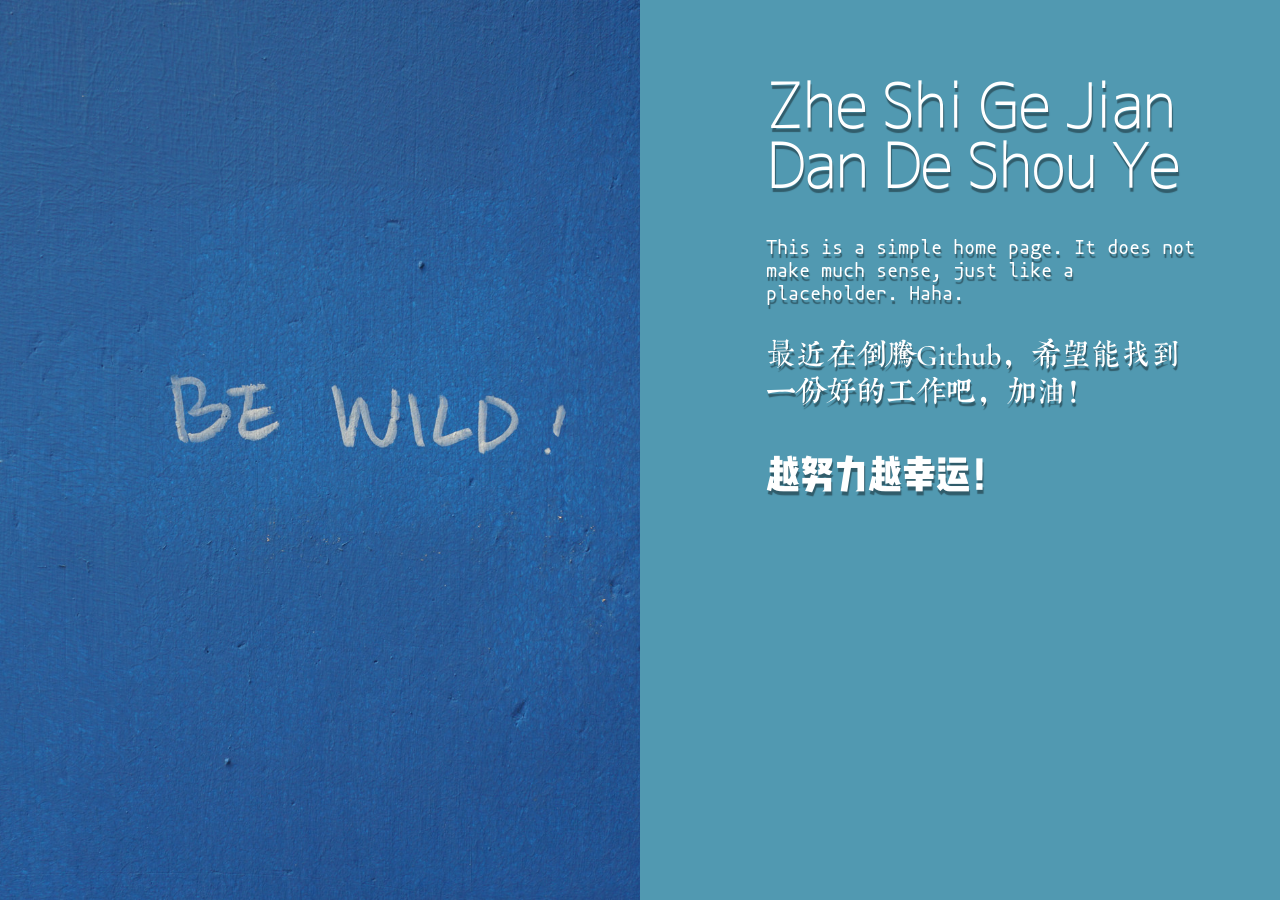
==== index.html @ 30401fc2 "one" ====
<!DOCTYPE html>
<html lang="en">
<head>
    <meta charset="UTF-8">
    <title>： )</title>
    <link rel="icon" href="images/favicon.ico">
    <link href="styles/main.css" rel="stylesheet" />
    <link href="https://afeld.github.io/emoji-css/emoji.css" rel="stylesheet">
</head>
<body>
<header>
    <div class="container-right">
        <h1>Zhe Shi Ge Jian Dan De Shou Ye</h1>
        <p class="p1">This is a simple home page. It does not make much sense, just like a placeholder. Haha.</p>
        <p class="p2">最近在倒腾Github，希望能找到一份好的工作吧，加油！</p>
        <p class="p3">越努力越幸运！</p>
        <p>
            <i class="em em-octocat"></i>
            <i class="em em---1"></i>
            <i class="em em-basketball"></i>
            <i class="em em-bulb"></i>
            <i class="em em-cherry_blossom"></i>
            <i class="em em-confused"></i>
            <i class="em em-confetti_ball"></i>
            <i class="em em-gift_heart"></i>
            <i class="em em-grapes"></i>
            <i class="em em-grin"></i>
            <i class="em em-imp"></i>
            <i class="em em-kissing_closed_eyes"></i>
            <i class="em em-neutral_face"></i>
            <i class="em em-new_moon_with_face"></i>
            <i class="em em-cn"></i>
            <i class="em em-pray"></i>
            <i class="em em-sparkling_heart"></i>
            <i class="em em-tada"></i>
            <i class="em em-video_game"></i>
            <i class="em em-watermelon"></i>
        </p>
    </div>
    <div class="container-left"></div>
</header>
<script src="scripts/jquery-3.1.1.min.js"></script>
</body>
</html>
---- styles/main.css ----
@font-face {
    font-family: "Line";
    src: url("../fonts/Line.ttf");
}
@font-face {
    font-family: "Mononoki";
    src: url("../fonts/Mononoki.ttf");
}
@font-face {
    font-family: "KeBen";
    src: url("../fonts/KeBen.otf");
}
@font-face {
    font-family: "XinQN";
    src: url("../fonts/XinQingNian.otf");
}
body{
    background-color: #5199b1;
}
.container-right{
    color: white;
    width: 34%;
    margin-left: 60%;
    margin-top: 6%;
    text-shadow: 1px 4px 1px rgba(0,0,0,0.4);
}
.container-right h1{
    font-family: Line;
    font-size: 60px;
}
.p1{
    font-family: Mononoki;
    font-size: 20px;
}
.p2{
    font-family: KeBen;
    font-size: 30px;
}
.p3{
    font-family: XinQN;
    font-size: 40px;
}
.container-left{
    background-image: url("../images/23.jpg");
    left: 0;
    position: absolute;
    width: 50%;
    top: 0;
    bottom: 0;
    background-repeat: no-repeat;
    background-position: center;
    background-size: cover;
}
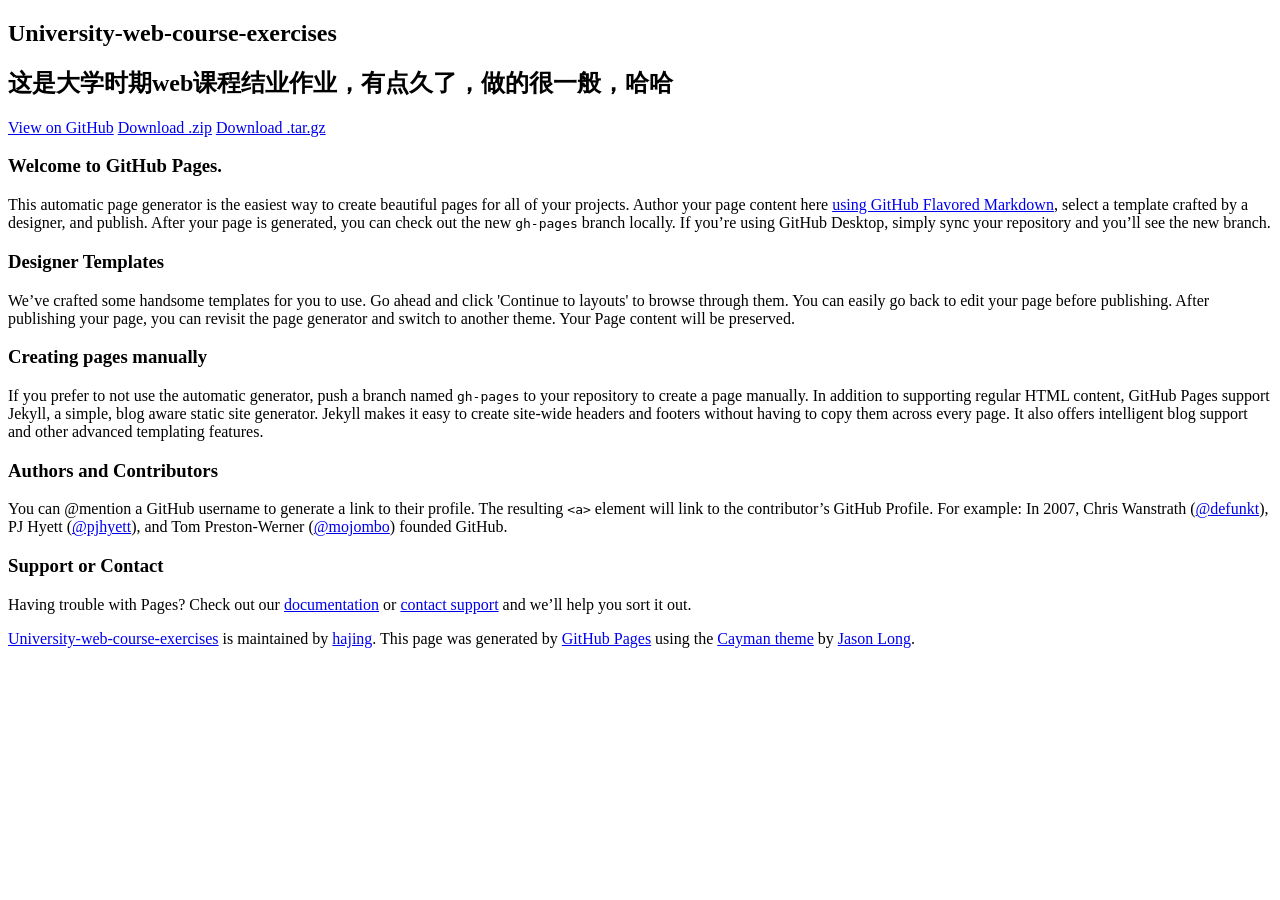
==== commit ba29b880: "Create gh-pages branch via GitHub" ====
--- a/index.html
+++ b/index.html
@@ -1,44 +1,57 @@
 <!DOCTYPE html>
-<html lang="en">
-<head>
+<html lang="en-us">
+  <head>
     <meta charset="UTF-8">
-    <title>： )</title>
-    <link rel="icon" href="images/favicon.ico">
-    <link href="styles/main.css" rel="stylesheet" />
-    <link href="https://afeld.github.io/emoji-css/emoji.css" rel="stylesheet">
-</head>
-<body>
-<header>
-    <div class="container-right">
-        <h1>Zhe Shi Ge Jian Dan De Shou Ye</h1>
-        <p class="p1">This is a simple home page. It does not make much sense, just like a placeholder. Haha.</p>
-        <p class="p2">最近在倒腾Github，希望能找到一份好的工作吧，加油！</p>
-        <p class="p3">越努力越幸运！</p>
-        <p>
-            <i class="em em-octocat"></i>
-            <i class="em em---1"></i>
-            <i class="em em-basketball"></i>
-            <i class="em em-bulb"></i>
-            <i class="em em-cherry_blossom"></i>
-            <i class="em em-confused"></i>
-            <i class="em em-confetti_ball"></i>
-            <i class="em em-gift_heart"></i>
-            <i class="em em-grapes"></i>
-            <i class="em em-grin"></i>
-            <i class="em em-imp"></i>
-            <i class="em em-kissing_closed_eyes"></i>
-            <i class="em em-neutral_face"></i>
-            <i class="em em-new_moon_with_face"></i>
-            <i class="em em-cn"></i>
-            <i class="em em-pray"></i>
-            <i class="em em-sparkling_heart"></i>
-            <i class="em em-tada"></i>
-            <i class="em em-video_game"></i>
-            <i class="em em-watermelon"></i>
-        </p>
-    </div>
-    <div class="container-left"></div>
-</header>
-<script src="scripts/jquery-3.1.1.min.js"></script>
-</body>
-</html>+    <title>University-web-course-exercises by hajing</title>
+    <meta name="viewport" content="width=device-width, initial-scale=1">
+    <link rel="stylesheet" type="text/css" href="stylesheets/normalize.css" media="screen">
+    <link href='https://fonts.googleapis.com/css?family=Open+Sans:400,700' rel='stylesheet' type='text/css'>
+    <link rel="stylesheet" type="text/css" href="stylesheets/stylesheet.css" media="screen">
+    <link rel="stylesheet" type="text/css" href="stylesheets/github-light.css" media="screen">
+  </head>
+  <body>
+    <section class="page-header">
+      <h1 class="project-name">University-web-course-exercises</h1>
+      <h2 class="project-tagline">这是大学时期web课程结业作业，有点久了，做的很一般，哈哈</h2>
+      <a href="https://github.com/hajing/University-Web-course-exercises" class="btn">View on GitHub</a>
+      <a href="https://github.com/hajing/University-Web-course-exercises/zipball/master" class="btn">Download .zip</a>
+      <a href="https://github.com/hajing/University-Web-course-exercises/tarball/master" class="btn">Download .tar.gz</a>
+    </section>
+
+    <section class="main-content">
+      <h3>
+<a id="welcome-to-github-pages" class="anchor" href="#welcome-to-github-pages" aria-hidden="true"><span aria-hidden="true" class="octicon octicon-link"></span></a>Welcome to GitHub Pages.</h3>
+
+<p>This automatic page generator is the easiest way to create beautiful pages for all of your projects. Author your page content here <a href="https://guides.github.com/features/mastering-markdown/">using GitHub Flavored Markdown</a>, select a template crafted by a designer, and publish. After your page is generated, you can check out the new <code>gh-pages</code> branch locally. If you’re using GitHub Desktop, simply sync your repository and you’ll see the new branch.</p>
+
+<h3>
+<a id="designer-templates" class="anchor" href="#designer-templates" aria-hidden="true"><span aria-hidden="true" class="octicon octicon-link"></span></a>Designer Templates</h3>
+
+<p>We’ve crafted some handsome templates for you to use. Go ahead and click 'Continue to layouts' to browse through them. You can easily go back to edit your page before publishing. After publishing your page, you can revisit the page generator and switch to another theme. Your Page content will be preserved.</p>
+
+<h3>
+<a id="creating-pages-manually" class="anchor" href="#creating-pages-manually" aria-hidden="true"><span aria-hidden="true" class="octicon octicon-link"></span></a>Creating pages manually</h3>
+
+<p>If you prefer to not use the automatic generator, push a branch named <code>gh-pages</code> to your repository to create a page manually. In addition to supporting regular HTML content, GitHub Pages support Jekyll, a simple, blog aware static site generator. Jekyll makes it easy to create site-wide headers and footers without having to copy them across every page. It also offers intelligent blog support and other advanced templating features.</p>
+
+<h3>
+<a id="authors-and-contributors" class="anchor" href="#authors-and-contributors" aria-hidden="true"><span aria-hidden="true" class="octicon octicon-link"></span></a>Authors and Contributors</h3>
+
+<p>You can @mention a GitHub username to generate a link to their profile. The resulting <code>&lt;a&gt;</code> element will link to the contributor’s GitHub Profile. For example: In 2007, Chris Wanstrath (<a href="https://github.com/defunkt" class="user-mention">@defunkt</a>), PJ Hyett (<a href="https://github.com/pjhyett" class="user-mention">@pjhyett</a>), and Tom Preston-Werner (<a href="https://github.com/mojombo" class="user-mention">@mojombo</a>) founded GitHub.</p>
+
+<h3>
+<a id="support-or-contact" class="anchor" href="#support-or-contact" aria-hidden="true"><span aria-hidden="true" class="octicon octicon-link"></span></a>Support or Contact</h3>
+
+<p>Having trouble with Pages? Check out our <a href="https://help.github.com/pages">documentation</a> or <a href="https://github.com/contact">contact support</a> and we’ll help you sort it out.</p>
+
+      <footer class="site-footer">
+        <span class="site-footer-owner"><a href="https://github.com/hajing/University-Web-course-exercises">University-web-course-exercises</a> is maintained by <a href="https://github.com/hajing">hajing</a>.</span>
+
+        <span class="site-footer-credits">This page was generated by <a href="https://pages.github.com">GitHub Pages</a> using the <a href="https://github.com/jasonlong/cayman-theme">Cayman theme</a> by <a href="https://twitter.com/jasonlong">Jason Long</a>.</span>
+      </footer>
+
+    </section>
+
+  
+  </body>
+</html>
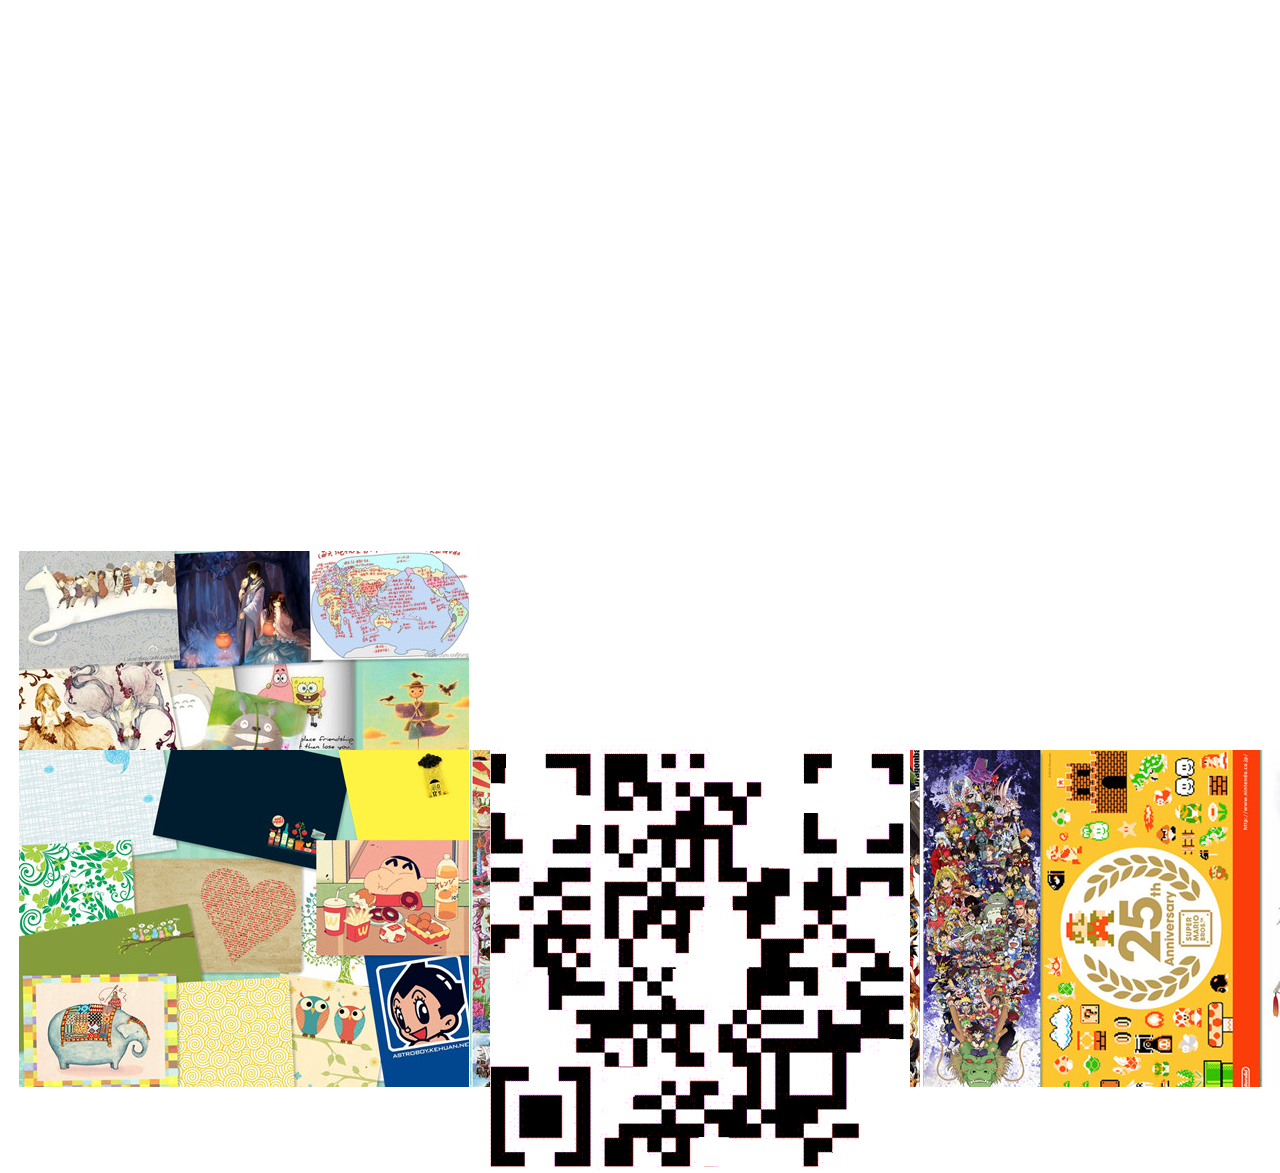
==== commit 67c9ffc2: "two" ====
--- a/index.html
+++ b/index.html
@@ -1,57 +1,300 @@
-<!DOCTYPE html>
-<html lang="en-us">
-  <head>
-    <meta charset="UTF-8">
-    <title>University-web-course-exercises by hajing</title>
-    <meta name="viewport" content="width=device-width, initial-scale=1">
-    <link rel="stylesheet" type="text/css" href="stylesheets/normalize.css" media="screen">
-    <link href='https://fonts.googleapis.com/css?family=Open+Sans:400,700' rel='stylesheet' type='text/css'>
-    <link rel="stylesheet" type="text/css" href="stylesheets/stylesheet.css" media="screen">
-    <link rel="stylesheet" type="text/css" href="stylesheets/github-light.css" media="screen">
-  </head>
-  <body>
-    <section class="page-header">
-      <h1 class="project-name">University-web-course-exercises</h1>
-      <h2 class="project-tagline">这是大学时期web课程结业作业，有点久了，做的很一般，哈哈</h2>
-      <a href="https://github.com/hajing/University-Web-course-exercises" class="btn">View on GitHub</a>
-      <a href="https://github.com/hajing/University-Web-course-exercises/zipball/master" class="btn">Download .zip</a>
-      <a href="https://github.com/hajing/University-Web-course-exercises/tarball/master" class="btn">Download .tar.gz</a>
-    </section>
+<!DOCTYPE html PUBLIC "-//W3C//DTD XHTML 1.0 Transitional//EN" "http://www.w3.org/TR/xhtml1/DTD/xhtml1-transitional.dtd">
+<html xmlns="http://www.w3.org/1999/xhtml">
+<head>
+<meta http-equiv="Content-Type" content="text/html; charset=utf-8" />
+<title>my</title>
+<style type="text/css">
+<!--
+#apDiv1 {
+	position:absolute;
+	width:200px;
+	height:115px;
+	z-index:1;
+	left: 13px;
+	top: 15px;
+}
+#apDiv2 {
+	position:absolute;
+	width:200px;
+	height:115px;
+	z-index:2;
+	left: 470px;
+	top: 15px;
+}
+#apDiv3 {
+	position:absolute;
+	width:200px;
+	height:115px;
+	z-index:3;
+	left: 923px;
+	top: 16px;
+}
+#apDiv4 {
+	position:absolute;
+	width:200px;
+	height:115px;
+	z-index:4;
+	left: 85px;
+	top: 429px;
+}
+#apDiv5 {
+	position:absolute;
+	width:200px;
+	height:115px;
+	z-index:5;
+	left: 471px;
+	top: 353px;
+}
+#apDiv6 {
+	position:absolute;
+	width:200px;
+	height:115px;
+	z-index:6;
+	left: 923px;
+	top: 353px;
+}
+#apDiv7 {
+	position:absolute;
+	width:200px;
+	height:115px;
+	z-index:7;
+	left: 489px;
+	top: 162px;
+}
+-->
+</style>
+<script type="text/javascript">
+<!--
+function MM_timelinePlay(tmLnName, myID) { //v1.2
+  //Copyright 1998, 1999, 2000, 2001, 2002, 2003, 2004 Macromedia, Inc. All rights reserved.
+  var i,j,tmLn,props,keyFrm,sprite,numKeyFr,firstKeyFr,propNum,theObj,firstTime=false;
+  if (document.MM_Time == null) MM_initTimelines(); //if *very* 1st time
+  tmLn = document.MM_Time[tmLnName];
+  if (myID == null) { myID = ++tmLn.ID; firstTime=true;}//if new call, incr ID
+  if (myID == tmLn.ID) { //if Im newest
+    setTimeout('MM_timelinePlay("'+tmLnName+'",'+myID+')',tmLn.delay);
+    fNew = ++tmLn.curFrame;
+    for (i=0; i<tmLn.length; i++) {
+      sprite = tmLn[i];
+      if (sprite.charAt(0) == 's') {
+        if (sprite.obj) {
+          numKeyFr = sprite.keyFrames.length; firstKeyFr = sprite.keyFrames[0];
+          if (fNew >= firstKeyFr && fNew <= sprite.keyFrames[numKeyFr-1]) {//in range
+            keyFrm=1;
+            for (j=0; j<sprite.values.length; j++) {
+              props = sprite.values[j];
+              if (numKeyFr != props.length) {
+                if (props.prop2 == null) sprite.obj[props.prop] = props[fNew-firstKeyFr];
+                else        sprite.obj[props.prop2][props.prop] = props[fNew-firstKeyFr];
+              } else {
+                while (keyFrm<numKeyFr && fNew>=sprite.keyFrames[keyFrm]) keyFrm++;
+                if (firstTime || fNew==sprite.keyFrames[keyFrm-1]) {
+                  if (props.prop2 == null) sprite.obj[props.prop] = props[keyFrm-1];
+                  else        sprite.obj[props.prop2][props.prop] = props[keyFrm-1];
+        } } } } }
+      } else if (sprite.charAt(0)=='b' && fNew == sprite.frame) eval(sprite.value);
+      if (fNew > tmLn.lastFrame) tmLn.ID = 0;
+  } }
+}
 
-    <section class="main-content">
-      <h3>
-<a id="welcome-to-github-pages" class="anchor" href="#welcome-to-github-pages" aria-hidden="true"><span aria-hidden="true" class="octicon octicon-link"></span></a>Welcome to GitHub Pages.</h3>
+function MM_initTimelines() { //v4.0
+    //MM_initTimelines() Copyright 1997 Macromedia, Inc. All rights reserved.
+    var ns = navigator.appName == "Netscape";
+    var ns4 = (ns && parseInt(navigator.appVersion) == 4);
+    var ns5 = (ns && parseInt(navigator.appVersion) > 4);
+    var macIE5 = (navigator.platform ? (navigator.platform == "MacPPC") : false) && (navigator.appName == "Microsoft Internet Explorer") && (parseInt(navigator.appVersion) >= 4);
+    document.MM_Time = new Array(1);
+    document.MM_Time[0] = new Array(7);
+    document.MM_Time["Timeline1"] = document.MM_Time[0];
+    document.MM_Time[0].MM_Name = "Timeline1";
+    document.MM_Time[0].fps = 15;
+    document.MM_Time[0][0] = new String("sprite");
+    document.MM_Time[0][0].slot = 1;
+    if (ns4)
+        document.MM_Time[0][0].obj = document["apDiv1"];
+    else if (ns5)
+        document.MM_Time[0][0].obj = document.getElementById("apDiv1");
+    else
+        document.MM_Time[0][0].obj = document.all ? document.all["apDiv1"] : null;
+    document.MM_Time[0][0].keyFrames = new Array(1, 60);
+    document.MM_Time[0][0].values = new Array(2);
+    if (ns5 || macIE5)
+        document.MM_Time[0][0].values[0] = new Array("19px", "19px", "19px", "19px", "19px", "19px", "19px", "19px", "19px", "19px", "19px", "19px", "19px", "19px", "19px", "19px", "19px", "19px", "19px", "19px", "19px", "19px", "19px", "19px", "19px", "19px", "19px", "19px", "19px", "19px", "19px", "19px", "19px", "19px", "19px", "19px", "19px", "19px", "19px", "19px", "19px", "19px", "19px", "19px", "19px", "19px", "19px", "19px", "19px", "19px", "19px", "19px", "19px", "19px", "19px", "19px", "19px", "19px", "19px", "19px");
+    else
+        document.MM_Time[0][0].values[0] = new Array(19,19,19,19,19,19,19,19,19,19,19,19,19,19,19,19,19,19,19,19,19,19,19,19,19,19,19,19,19,19,19,19,19,19,19,19,19,19,19,19,19,19,19,19,19,19,19,19,19,19,19,19,19,19,19,19,19,19,19,19);
+    document.MM_Time[0][0].values[0].prop = "left";
+    if (ns5 || macIE5)
+        document.MM_Time[0][0].values[1] = new Array("750px", "738px", "725px", "713px", "700px", "688px", "675px", "663px", "650px", "638px", "625px", "613px", "601px", "588px", "576px", "563px", "551px", "538px", "526px", "513px", "501px", "488px", "476px", "463px", "451px", "439px", "426px", "414px", "401px", "389px", "376px", "364px", "351px", "339px", "326px", "314px", "302px", "289px", "277px", "264px", "252px", "239px", "227px", "214px", "202px", "189px", "177px", "164px", "152px", "140px", "127px", "115px", "102px", "90px", "77px", "65px", "52px", "40px", "27px", "15px");
+    else
+        document.MM_Time[0][0].values[1] = new Array(750,738,725,713,700,688,675,663,650,638,625,613,601,588,576,563,551,538,526,513,501,488,476,463,451,439,426,414,401,389,376,364,351,339,326,314,302,289,277,264,252,239,227,214,202,189,177,164,152,140,127,115,102,90,77,65,52,40,27,15);
+    document.MM_Time[0][0].values[1].prop = "top";
+    if (!ns4) {
+        document.MM_Time[0][0].values[0].prop2 = "style";
+        document.MM_Time[0][0].values[1].prop2 = "style";
+    }
+    document.MM_Time[0][1] = new String("sprite");
+    document.MM_Time[0][1].slot = 2;
+    if (ns4)
+        document.MM_Time[0][1].obj = document["apDiv2"];
+    else if (ns5)
+        document.MM_Time[0][1].obj = document.getElementById("apDiv2");
+    else
+        document.MM_Time[0][1].obj = document.all ? document.all["apDiv2"] : null;
+    document.MM_Time[0][1].keyFrames = new Array(30, 80);
+    document.MM_Time[0][1].values = new Array(2);
+    if (ns5 || macIE5)
+        document.MM_Time[0][1].values[0] = new Array("470px", "470px", "470px", "470px", "470px", "470px", "470px", "470px", "470px", "470px", "470px", "470px", "470px", "470px", "470px", "470px", "470px", "470px", "470px", "470px", "470px", "470px", "470px", "470px", "470px", "470px", "470px", "470px", "470px", "470px", "470px", "470px", "470px", "470px", "470px", "470px", "470px", "470px", "470px", "470px", "470px", "470px", "470px", "470px", "470px", "470px", "470px", "470px", "470px", "470px", "470px");
+    else
+        document.MM_Time[0][1].values[0] = new Array(470,470,470,470,470,470,470,470,470,470,470,470,470,470,470,470,470,470,470,470,470,470,470,470,470,470,470,470,470,470,470,470,470,470,470,470,470,470,470,470,470,470,470,470,470,470,470,470,470,470,470);
+    document.MM_Time[0][1].values[0].prop = "left";
+    if (ns5 || macIE5)
+        document.MM_Time[0][1].values[1] = new Array("750px", "735px", "721px", "706px", "691px", "677px", "662px", "647px", "632px", "618px", "603px", "588px", "574px", "559px", "544px", "530px", "515px", "500px", "485px", "471px", "456px", "441px", "427px", "412px", "397px", "383px", "368px", "353px", "338px", "324px", "309px", "294px", "280px", "265px", "250px", "236px", "221px", "206px", "191px", "177px", "162px", "147px", "133px", "118px", "103px", "89px", "74px", "59px", "44px", "30px", "15px");
+    else
+        document.MM_Time[0][1].values[1] = new Array(750,735,721,706,691,677,662,647,632,618,603,588,574,559,544,530,515,500,485,471,456,441,427,412,397,383,368,353,338,324,309,294,280,265,250,236,221,206,191,177,162,147,133,118,103,89,74,59,44,30,15);
+    document.MM_Time[0][1].values[1].prop = "top";
+    if (!ns4) {
+        document.MM_Time[0][1].values[0].prop2 = "style";
+        document.MM_Time[0][1].values[1].prop2 = "style";
+    }
+    document.MM_Time[0][2] = new String("sprite");
+    document.MM_Time[0][2].slot = 3;
+    if (ns4)
+        document.MM_Time[0][2].obj = document["apDiv3"];
+    else if (ns5)
+        document.MM_Time[0][2].obj = document.getElementById("apDiv3");
+    else
+        document.MM_Time[0][2].obj = document.all ? document.all["apDiv3"] : null;
+    document.MM_Time[0][2].keyFrames = new Array(50, 90);
+    document.MM_Time[0][2].values = new Array(2);
+    if (ns5 || macIE5)
+        document.MM_Time[0][2].values[0] = new Array("923px", "923px", "923px", "923px", "923px", "923px", "923px", "923px", "923px", "923px", "923px", "923px", "923px", "923px", "923px", "923px", "923px", "923px", "923px", "923px", "923px", "923px", "923px", "923px", "923px", "923px", "923px", "923px", "923px", "923px", "923px", "923px", "923px", "923px", "923px", "923px", "923px", "923px", "923px", "923px", "923px");
+    else
+        document.MM_Time[0][2].values[0] = new Array(923,923,923,923,923,923,923,923,923,923,923,923,923,923,923,923,923,923,923,923,923,923,923,923,923,923,923,923,923,923,923,923,923,923,923,923,923,923,923,923,923);
+    document.MM_Time[0][2].values[0].prop = "left";
+    if (ns5 || macIE5)
+        document.MM_Time[0][2].values[1] = new Array("750px", "732px", "713px", "695px", "677px", "658px", "640px", "621px", "603px", "585px", "566px", "548px", "530px", "511px", "493px", "474px", "456px", "438px", "419px", "401px", "383px", "364px", "346px", "327px", "309px", "291px", "272px", "254px", "236px", "217px", "199px", "180px", "162px", "144px", "125px", "107px", "89px", "70px", "52px", "33px", "15px");
+    else
+        document.MM_Time[0][2].values[1] = new Array(750,732,713,695,677,658,640,621,603,585,566,548,530,511,493,474,456,438,419,401,383,364,346,327,309,291,272,254,236,217,199,180,162,144,125,107,89,70,52,33,15);
+    document.MM_Time[0][2].values[1].prop = "top";
+    if (!ns4) {
+        document.MM_Time[0][2].values[0].prop2 = "style";
+        document.MM_Time[0][2].values[1].prop2 = "style";
+    }
+    document.MM_Time[0][3] = new String("sprite");
+    document.MM_Time[0][3].slot = 4;
+    if (ns4)
+        document.MM_Time[0][3].obj = document["apDiv4"];
+    else if (ns5)
+        document.MM_Time[0][3].obj = document.getElementById("apDiv4");
+    else
+        document.MM_Time[0][3].obj = document.all ? document.all["apDiv4"] : null;
+    document.MM_Time[0][3].keyFrames = new Array(60, 90);
+    document.MM_Time[0][3].values = new Array(2);
+    if (ns5 || macIE5)
+        document.MM_Time[0][3].values[0] = new Array("19px", "19px", "19px", "19px", "19px", "19px", "19px", "19px", "19px", "19px", "19px", "19px", "19px", "19px", "19px", "19px", "19px", "19px", "19px", "19px", "19px", "19px", "19px", "19px", "19px", "19px", "19px", "19px", "19px", "19px", "19px");
+    else
+        document.MM_Time[0][3].values[0] = new Array(19,19,19,19,19,19,19,19,19,19,19,19,19,19,19,19,19,19,19,19,19,19,19,19,19,19,19,19,19,19,19);
+    document.MM_Time[0][3].values[0].prop = "left";
+    if (ns5 || macIE5)
+        document.MM_Time[0][3].values[1] = new Array("750px", "737px", "724px", "710px", "697px", "684px", "671px", "658px", "644px", "631px", "618px", "605px", "592px", "578px", "565px", "552px", "539px", "526px", "512px", "499px", "486px", "473px", "460px", "446px", "433px", "420px", "407px", "394px", "380px", "367px", "354px");
+    else
+        document.MM_Time[0][3].values[1] = new Array(750,737,724,710,697,684,671,658,644,631,618,605,592,578,565,552,539,526,512,499,486,473,460,446,433,420,407,394,380,367,354);
+    document.MM_Time[0][3].values[1].prop = "top";
+    if (!ns4) {
+        document.MM_Time[0][3].values[0].prop2 = "style";
+        document.MM_Time[0][3].values[1].prop2 = "style";
+    }
+    document.MM_Time[0][4] = new String("sprite");
+    document.MM_Time[0][4].slot = 5;
+    if (ns4)
+        document.MM_Time[0][4].obj = document["apDiv5"];
+    else if (ns5)
+        document.MM_Time[0][4].obj = document.getElementById("apDiv5");
+    else
+        document.MM_Time[0][4].obj = document.all ? document.all["apDiv5"] : null;
+    document.MM_Time[0][4].keyFrames = new Array(66, 94);
+    document.MM_Time[0][4].values = new Array(2);
+    if (ns5 || macIE5)
+        document.MM_Time[0][4].values[0] = new Array("470px", "470px", "470px", "470px", "470px", "470px", "470px", "470px", "470px", "470px", "470px", "470px", "470px", "470px", "470px", "470px", "470px", "470px", "470px", "470px", "470px", "470px", "470px", "470px", "470px", "470px", "470px", "470px", "470px");
+    else
+        document.MM_Time[0][4].values[0] = new Array(470,470,470,470,470,470,470,470,470,470,470,470,470,470,470,470,470,470,470,470,470,470,470,470,470,470,470,470,470);
+    document.MM_Time[0][4].values[0].prop = "left";
+    if (ns5 || macIE5)
+        document.MM_Time[0][4].values[1] = new Array("750px", "736px", "722px", "708px", "693px", "679px", "665px", "651px", "637px", "623px", "609px", "594px", "580px", "566px", "552px", "538px", "524px", "510px", "495px", "481px", "467px", "453px", "439px", "425px", "411px", "396px", "382px", "368px", "354px");
+    else
+        document.MM_Time[0][4].values[1] = new Array(750,736,722,708,693,679,665,651,637,623,609,594,580,566,552,538,524,510,495,481,467,453,439,425,411,396,382,368,354);
+    document.MM_Time[0][4].values[1].prop = "top";
+    if (!ns4) {
+        document.MM_Time[0][4].values[0].prop2 = "style";
+        document.MM_Time[0][4].values[1].prop2 = "style";
+    }
+    document.MM_Time[0][5] = new String("sprite");
+    document.MM_Time[0][5].slot = 6;
+    if (ns4)
+        document.MM_Time[0][5].obj = document["apDiv6"];
+    else if (ns5)
+        document.MM_Time[0][5].obj = document.getElementById("apDiv6");
+    else
+        document.MM_Time[0][5].obj = document.all ? document.all["apDiv6"] : null;
+    document.MM_Time[0][5].keyFrames = new Array(73, 97);
+    document.MM_Time[0][5].values = new Array(2);
+    if (ns5 || macIE5)
+        document.MM_Time[0][5].values[0] = new Array("923px", "923px", "923px", "923px", "923px", "923px", "923px", "923px", "923px", "923px", "923px", "923px", "923px", "923px", "923px", "923px", "923px", "923px", "923px", "923px", "923px", "923px", "923px", "923px", "923px");
+    else
+        document.MM_Time[0][5].values[0] = new Array(923,923,923,923,923,923,923,923,923,923,923,923,923,923,923,923,923,923,923,923,923,923,923,923,923);
+    document.MM_Time[0][5].values[0].prop = "left";
+    if (ns5 || macIE5)
+        document.MM_Time[0][5].values[1] = new Array("750px", "734px", "717px", "701px", "684px", "668px", "651px", "635px", "618px", "602px", "585px", "569px", "552px", "536px", "519px", "503px", "486px", "470px", "453px", "437px", "420px", "404px", "387px", "371px", "354px");
+    else
+        document.MM_Time[0][5].values[1] = new Array(750,734,717,701,684,668,651,635,618,602,585,569,552,536,519,503,486,470,453,437,420,404,387,371,354);
+    document.MM_Time[0][5].values[1].prop = "top";
+    if (!ns4) {
+        document.MM_Time[0][5].values[0].prop2 = "style";
+        document.MM_Time[0][5].values[1].prop2 = "style";
+    }
+    document.MM_Time[0][6] = new String("sprite");
+    document.MM_Time[0][6].slot = 7;
+    if (ns4)
+        document.MM_Time[0][6].obj = document["apDiv7"];
+    else if (ns5)
+        document.MM_Time[0][6].obj = document.getElementById("apDiv7");
+    else
+        document.MM_Time[0][6].obj = document.all ? document.all["apDiv7"] : null;
+    document.MM_Time[0][6].keyFrames = new Array(100, 130);
+    document.MM_Time[0][6].values = new Array(2);
+    if (ns5 || macIE5)
+        document.MM_Time[0][6].values[0] = new Array("490px", "490px", "490px", "490px", "490px", "490px", "490px", "490px", "490px", "490px", "490px", "490px", "490px", "490px", "490px", "490px", "490px", "490px", "490px", "490px", "490px", "490px", "490px", "490px", "490px", "490px", "490px", "490px", "490px", "490px", "490px");
+    else
+        document.MM_Time[0][6].values[0] = new Array(490,490,490,490,490,490,490,490,490,490,490,490,490,490,490,490,490,490,490,490,490,490,490,490,490,490,490,490,490,490,490);
+    document.MM_Time[0][6].values[0].prop = "left";
+    if (ns5 || macIE5)
+        document.MM_Time[0][6].values[1] = new Array("750px", "730px", "711px", "691px", "672px", "652px", "632px", "613px", "593px", "574px", "554px", "534px", "515px", "495px", "476px", "456px", "436px", "417px", "397px", "378px", "358px", "338px", "319px", "299px", "280px", "260px", "240px", "221px", "201px", "182px", "162px");
+    else
+        document.MM_Time[0][6].values[1] = new Array(750,730,711,691,672,652,632,613,593,574,554,534,515,495,476,456,436,417,397,378,358,338,319,299,280,260,240,221,201,182,162);
+    document.MM_Time[0][6].values[1].prop = "top";
+    if (!ns4) {
+        document.MM_Time[0][6].values[0].prop2 = "style";
+        document.MM_Time[0][6].values[1].prop2 = "style";
+    }
+    document.MM_Time[0].lastFrame = 130;
+    for (i=0; i<document.MM_Time.length; i++) {
+        document.MM_Time[i].ID = null;
+        document.MM_Time[i].curFrame = 0;
+        document.MM_Time[i].delay = 1000/document.MM_Time[i].fps;
+    }
+}
+//-->
+</script>
+</head>
 
-<p>This automatic page generator is the easiest way to create beautiful pages for all of your projects. Author your page content here <a href="https://guides.github.com/features/mastering-markdown/">using GitHub Flavored Markdown</a>, select a template crafted by a designer, and publish. After your page is generated, you can check out the new <code>gh-pages</code> branch locally. If you’re using GitHub Desktop, simply sync your repository and you’ll see the new branch.</p>
-
-<h3>
-<a id="designer-templates" class="anchor" href="#designer-templates" aria-hidden="true"><span aria-hidden="true" class="octicon octicon-link"></span></a>Designer Templates</h3>
-
-<p>We’ve crafted some handsome templates for you to use. Go ahead and click 'Continue to layouts' to browse through them. You can easily go back to edit your page before publishing. After publishing your page, you can revisit the page generator and switch to another theme. Your Page content will be preserved.</p>
-
-<h3>
-<a id="creating-pages-manually" class="anchor" href="#creating-pages-manually" aria-hidden="true"><span aria-hidden="true" class="octicon octicon-link"></span></a>Creating pages manually</h3>
-
-<p>If you prefer to not use the automatic generator, push a branch named <code>gh-pages</code> to your repository to create a page manually. In addition to supporting regular HTML content, GitHub Pages support Jekyll, a simple, blog aware static site generator. Jekyll makes it easy to create site-wide headers and footers without having to copy them across every page. It also offers intelligent blog support and other advanced templating features.</p>
-
-<h3>
-<a id="authors-and-contributors" class="anchor" href="#authors-and-contributors" aria-hidden="true"><span aria-hidden="true" class="octicon octicon-link"></span></a>Authors and Contributors</h3>
-
-<p>You can @mention a GitHub username to generate a link to their profile. The resulting <code>&lt;a&gt;</code> element will link to the contributor’s GitHub Profile. For example: In 2007, Chris Wanstrath (<a href="https://github.com/defunkt" class="user-mention">@defunkt</a>), PJ Hyett (<a href="https://github.com/pjhyett" class="user-mention">@pjhyett</a>), and Tom Preston-Werner (<a href="https://github.com/mojombo" class="user-mention">@mojombo</a>) founded GitHub.</p>
-
-<h3>
-<a id="support-or-contact" class="anchor" href="#support-or-contact" aria-hidden="true"><span aria-hidden="true" class="octicon octicon-link"></span></a>Support or Contact</h3>
-
-<p>Having trouble with Pages? Check out our <a href="https://help.github.com/pages">documentation</a> or <a href="https://github.com/contact">contact support</a> and we’ll help you sort it out.</p>
-
-      <footer class="site-footer">
-        <span class="site-footer-owner"><a href="https://github.com/hajing/University-Web-course-exercises">University-web-course-exercises</a> is maintained by <a href="https://github.com/hajing">hajing</a>.</span>
-
-        <span class="site-footer-credits">This page was generated by <a href="https://pages.github.com">GitHub Pages</a> using the <a href="https://github.com/jasonlong/cayman-theme">Cayman theme</a> by <a href="https://twitter.com/jasonlong">Jason Long</a>.</span>
-      </footer>
-
-    </section>
-
-  
-  </body>
+<body onload="MM_timelinePlay('Timeline1')">
+<audio src="music/apple.mp3" autoplay="true" loop="-1"></audio>
+<div id="apDiv1" style="left: 19px; top: 750px;"><img src="images/1.jpg" width="450" height="337" /></div>
+<div id="apDiv2" style="left: 470px; top: 750px;"><img src="images/2.jpg" width="450" height="337" /></div>
+<div id="apDiv3" style="left: 923px; top: 750px;"><img src="images/3.jpg" width="450" height="337" /></div>
+<div id="apDiv4" style="left: 19px; top: 750px;"><img src="images/4.jpg" width="450" height="337" /></div>
+<div id="apDiv5" style="left: 470px; top: 750px;"><img src="images/5.jpg" width="450" height="337" /></div>
+<div id="apDiv6" style="left: 923px; top: 750px;"><img src="images/6.jpg" width="450" height="337" /></div>
+<div id="apDiv7" style="left: 490px; top: 750px;"><a href="two.html"><img src="images/wode.gif" width="420" height="420" title="点我进入主页"/></div>
+</body>
 </html>
